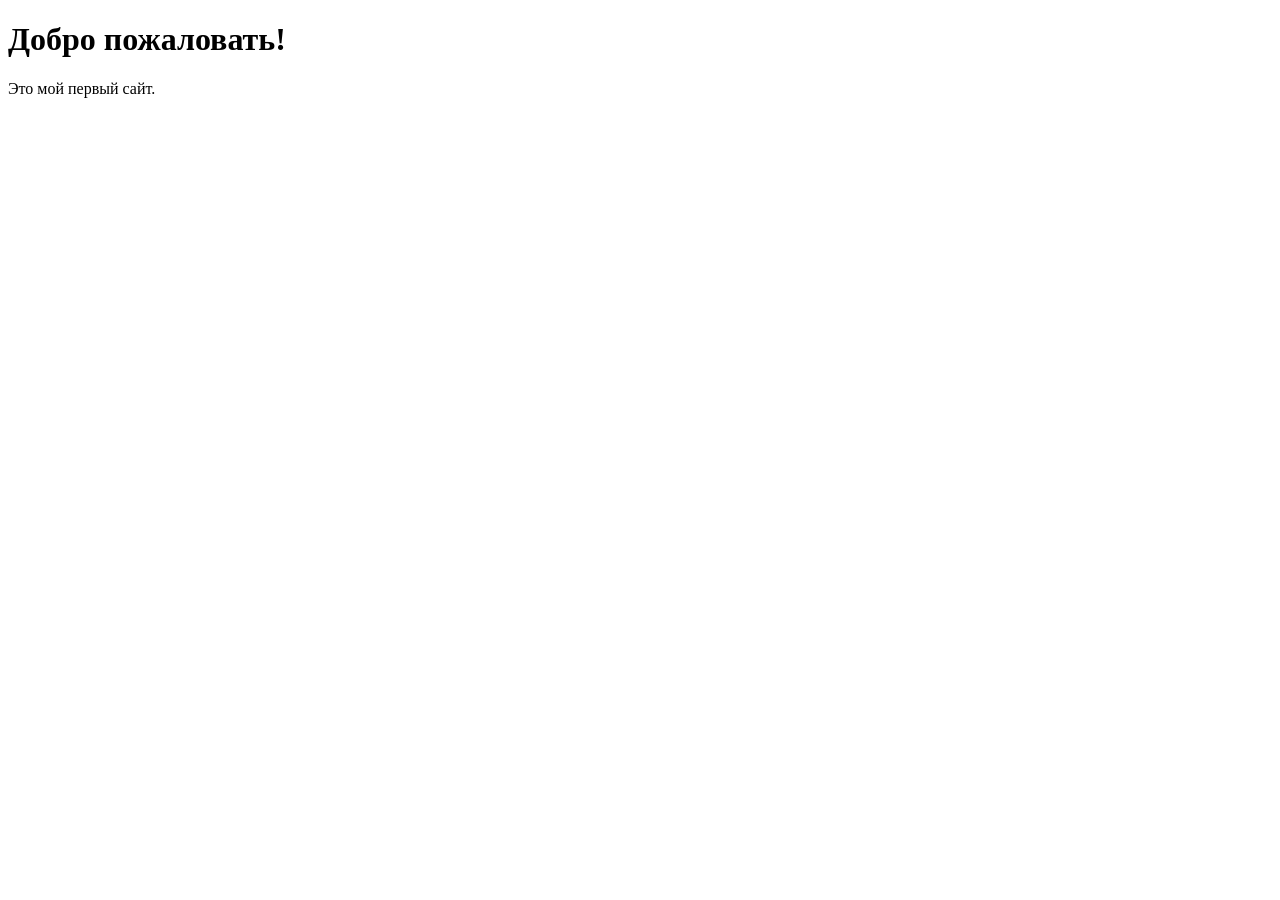
==== index.html @ 8020e92f "Rename index.html.txt to index.html" ====
<!DOCTYPE html>
<html lang="ru">
<head>
    <meta charset="UTF-8">
    <meta name="viewport" content="width=device-width, initial-scale=1.0">
    <title>Мой сайт</title>
</head>
<body>

    <h1>Добро пожаловать!</h1>
    <p>Это мой первый сайт.</p>

</body>
</html>
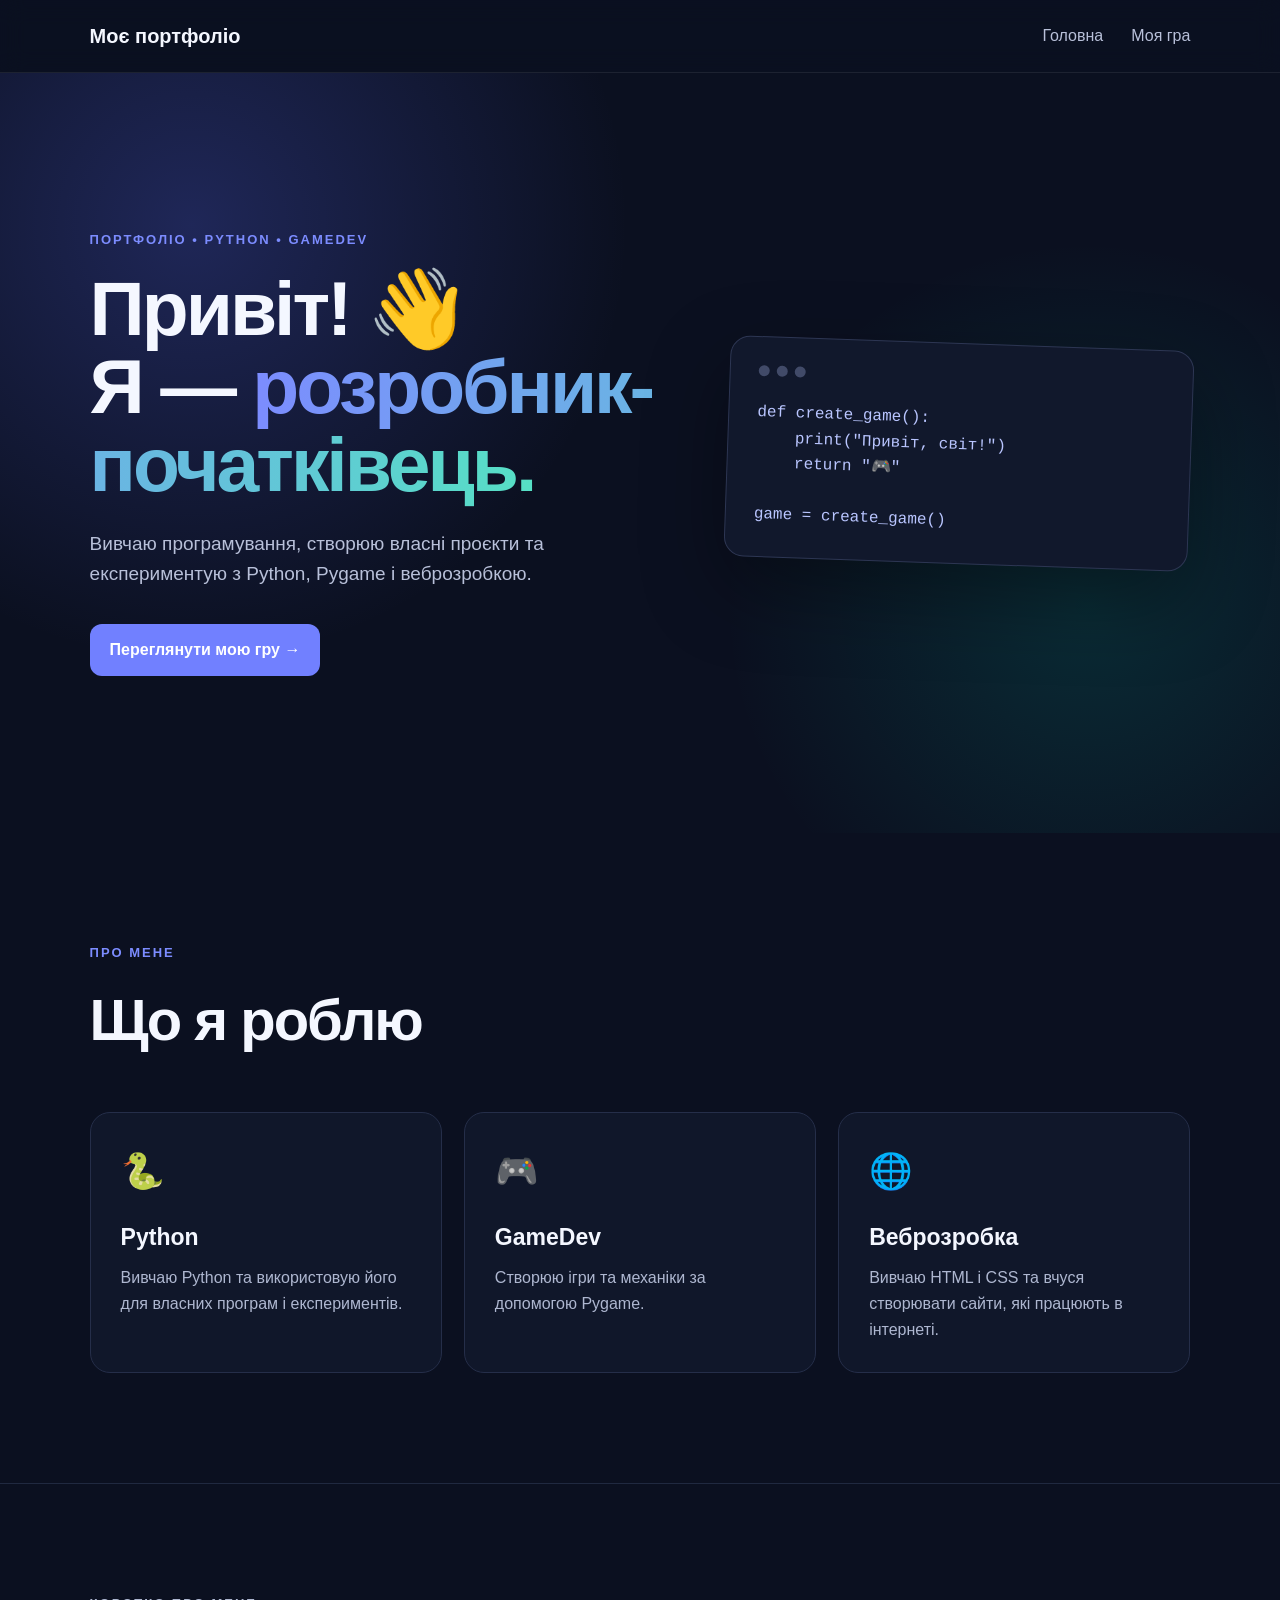
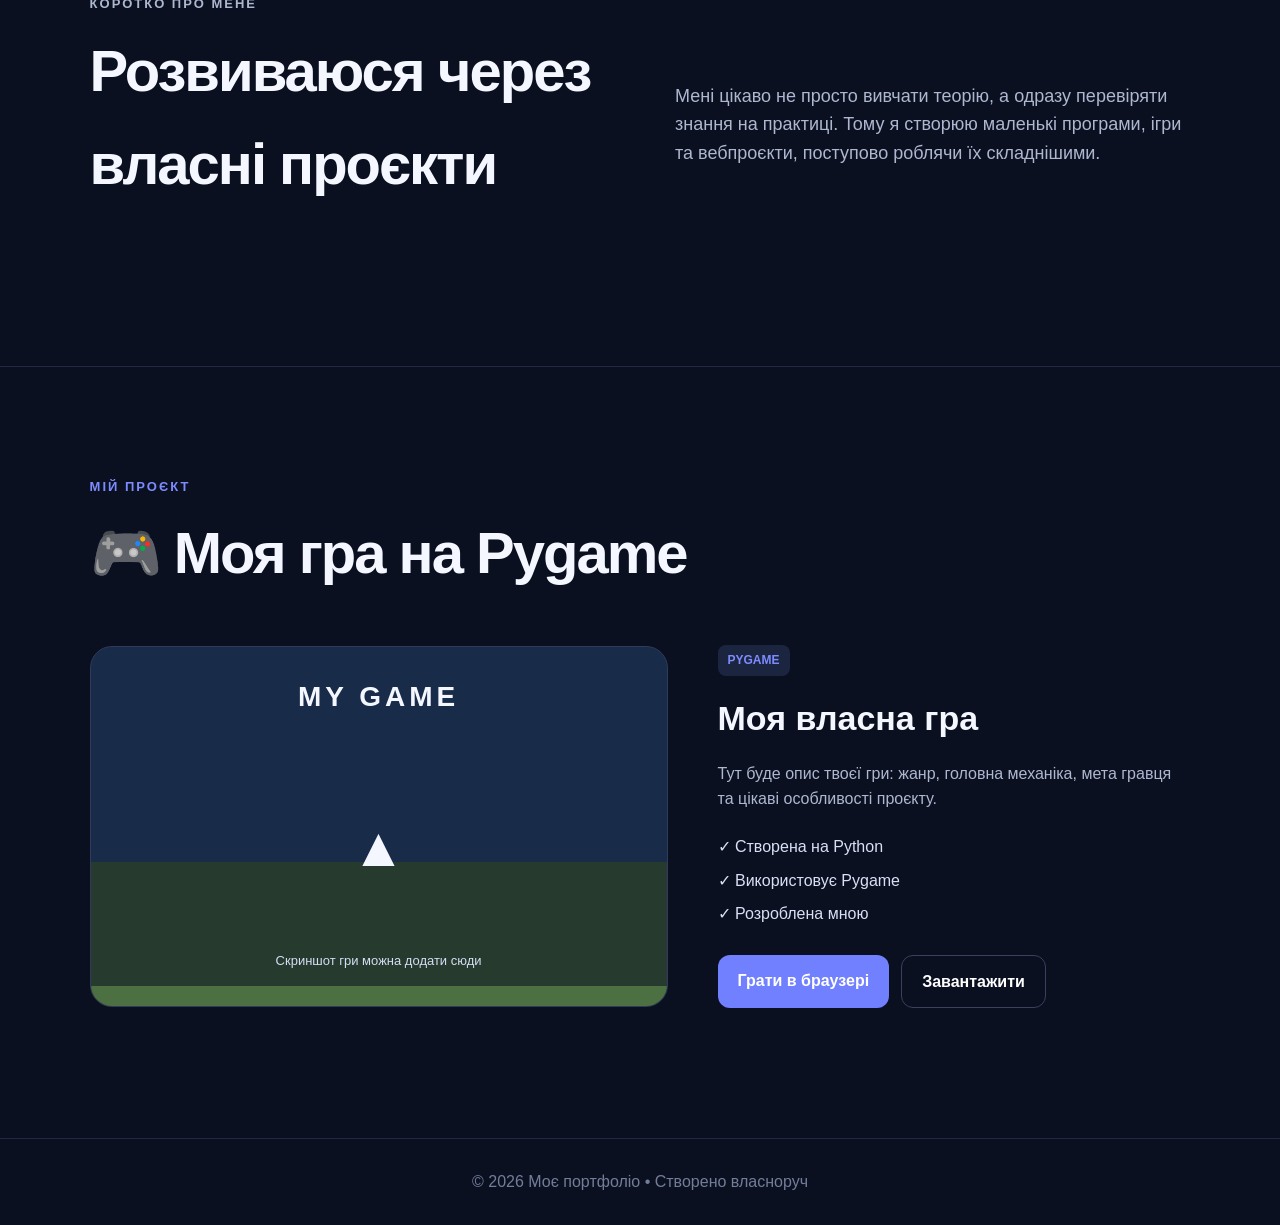
==== commit c45acfbe: "Add files via upload" ====
--- a/index.html
+++ b/index.html
@@ -1,14 +1,122 @@
-<!DOCTYPE html>
-<html lang="ru">
-<head>
-    <meta charset="UTF-8">
-    <meta name="viewport" content="width=device-width, initial-scale=1.0">
-    <title>Мой сайт</title>
-</head>
-<body>
-
-    <h1>Добро пожаловать!</h1>
-    <p>Это мой первый сайт.</p>
-
-</body>
-</html>
+<!DOCTYPE html>
+<html lang="uk">
+<head>
+    <meta charset="UTF-8">
+    <meta name="viewport" content="width=device-width, initial-scale=1.0">
+    <meta name="description" content="Особисте портфоліо та ігровий проєкт">
+    <title>Моє портфоліо</title>
+    <link rel="stylesheet" href="style.css">
+</head>
+<body>
+
+<header class="navbar">
+    <a class="logo" href="#home">Моє портфоліо</a>
+    <nav>
+        <a href="#home">Головна</a>
+        <a href="#game">Моя гра</a>
+    </nav>
+</header>
+
+<main>
+    <section id="home" class="hero">
+        <div class="hero-content">
+            <p class="eyebrow">ПОРТФОЛІО • PYTHON • GAMEDEV</p>
+            <h1>Привіт! 👋<br>Я — <span>розробник-початківець.</span></h1>
+            <p class="lead">
+                Вивчаю програмування, створюю власні проєкти та експериментую
+                з Python, Pygame і веброзробкою.
+            </p>
+            <a class="button" href="#game">Переглянути мою гру →</a>
+        </div>
+        <div class="hero-card">
+            <div class="code-window">
+                <div class="dots"><i></i><i></i><i></i></div>
+                <pre><code>def create_game():
+    print("Привіт, світ!")
+    return "🎮"
+
+game = create_game()</code></pre>
+            </div>
+        </div>
+    </section>
+
+    <section class="section">
+        <p class="eyebrow">ПРО МЕНЕ</p>
+        <h2>Що я роблю</h2>
+
+        <div class="cards">
+            <article class="card">
+                <div class="icon">🐍</div>
+                <h3>Python</h3>
+                <p>Вивчаю Python та використовую його для власних програм і експериментів.</p>
+            </article>
+
+            <article class="card">
+                <div class="icon">🎮</div>
+                <h3>GameDev</h3>
+                <p>Створюю ігри та механіки за допомогою Pygame.</p>
+            </article>
+
+            <article class="card">
+                <div class="icon">🌐</div>
+                <h3>Веброзробка</h3>
+                <p>Вивчаю HTML і CSS та вчуся створювати сайти, які працюють в інтернеті.</p>
+            </article>
+        </div>
+    </section>
+
+    <section class="section about">
+        <div>
+            <p class="eyebrow">КОРОТКО ПРО МЕНЕ</p>
+            <h2>Розвиваюся через власні проєкти</h2>
+        </div>
+        <p>
+            Мені цікаво не просто вивчати теорію, а одразу перевіряти знання
+            на практиці. Тому я створюю маленькі програми, ігри та вебпроєкти,
+            поступово роблячи їх складнішими.
+        </p>
+    </section>
+
+    <section id="game" class="section game-section">
+        <p class="eyebrow">МІЙ ПРОЄКТ</p>
+        <h2>🎮 Моя гра на Pygame</h2>
+
+        <div class="game-layout">
+            <div class="game-preview">
+                <div class="game-screen">
+                    <div class="game-title">MY GAME</div>
+                    <div class="player">▲</div>
+                    <div class="ground"></div>
+                    <div class="game-hint">Скриншот гри можна додати сюди</div>
+                </div>
+            </div>
+
+            <div class="game-info">
+                <span class="tag">PYGAME</span>
+                <h3>Моя власна гра</h3>
+                <p>
+                    Тут буде опис твоєї гри: жанр, головна механіка, мета гравця
+                    та цікаві особливості проєкту.
+                </p>
+
+                <ul>
+                    <li>✓ Створена на Python</li>
+                    <li>✓ Використовує Pygame</li>
+                    <li>✓ Розроблена мною</li>
+                </ul>
+
+                <div class="buttons">
+                    <a class="button" href="#" onclick="alert('Вебверсію гри додамо наступним кроком!'); return false;">Грати в браузері</a>
+                    <a class="button secondary" href="#" onclick="alert('Посилання на завантаження додамо пізніше.'); return false;">Завантажити</a>
+                </div>
+            </div>
+        </div>
+    </section>
+</main>
+
+<footer>
+    <p>© 2026 Моє портфоліо • Створено власноруч</p>
+</footer>
+
+</body>
+</html>
--- a/style.css
+++ b/style.css
@@ -0,0 +1,327 @@
+* {
+    box-sizing: border-box;
+    margin: 0;
+    padding: 0;
+}
+
+html {
+    scroll-behavior: smooth;
+}
+
+body {
+    font-family: Arial, Helvetica, sans-serif;
+    background: #0b1020;
+    color: #f4f7ff;
+    line-height: 1.6;
+}
+
+a {
+    color: inherit;
+    text-decoration: none;
+}
+
+.navbar {
+    position: sticky;
+    top: 0;
+    z-index: 10;
+    display: flex;
+    justify-content: space-between;
+    align-items: center;
+    padding: 20px 7%;
+    background: rgba(11, 16, 32, 0.88);
+    backdrop-filter: blur(12px);
+    border-bottom: 1px solid rgba(255,255,255,0.08);
+}
+
+.logo {
+    font-weight: 800;
+    font-size: 20px;
+}
+
+nav {
+    display: flex;
+    gap: 28px;
+}
+
+nav a {
+    color: #b8c0d9;
+    transition: 0.2s;
+}
+
+nav a:hover {
+    color: white;
+}
+
+.hero {
+    min-height: 760px;
+    padding: 110px 7%;
+    display: grid;
+    grid-template-columns: 1.1fr 0.9fr;
+    align-items: center;
+    gap: 70px;
+    background:
+        radial-gradient(circle at 15% 20%, rgba(91, 107, 255, 0.25), transparent 35%),
+        radial-gradient(circle at 85% 70%, rgba(0, 210, 180, 0.14), transparent 30%);
+}
+
+.hero h1 {
+    font-size: clamp(46px, 6vw, 82px);
+    line-height: 1.02;
+    margin: 18px 0 25px;
+    letter-spacing: -3px;
+}
+
+.hero h1 span {
+    background: linear-gradient(90deg, #7c8cff, #56e0c5);
+    -webkit-background-clip: text;
+    color: transparent;
+}
+
+.eyebrow {
+    color: #7c8cff;
+    font-size: 13px;
+    font-weight: 800;
+    letter-spacing: 2px;
+}
+
+.lead {
+    max-width: 650px;
+    color: #b8c0d9;
+    font-size: 19px;
+    margin-bottom: 35px;
+}
+
+.button {
+    display: inline-block;
+    padding: 13px 20px;
+    border-radius: 12px;
+    background: #7180ff;
+    color: white;
+    font-weight: 700;
+    transition: transform 0.2s, filter 0.2s;
+}
+
+.button:hover {
+    transform: translateY(-2px);
+    filter: brightness(1.1);
+}
+
+.button.secondary {
+    background: transparent;
+    border: 1px solid #39415c;
+}
+
+.hero-card {
+    display: flex;
+    justify-content: center;
+}
+
+.code-window {
+    width: min(100%, 520px);
+    padding: 28px;
+    border: 1px solid #2d3653;
+    border-radius: 20px;
+    background: #11182c;
+    box-shadow: 0 30px 80px rgba(0,0,0,0.35);
+    transform: rotate(2deg);
+}
+
+.dots {
+    display: flex;
+    gap: 7px;
+    margin-bottom: 24px;
+}
+
+.dots i {
+    width: 11px;
+    height: 11px;
+    border-radius: 50%;
+    background: #414a68;
+}
+
+pre {
+    overflow-x: auto;
+}
+
+code {
+    color: #b9c5ff;
+    font-size: 16px;
+}
+
+.section {
+    padding: 110px 7%;
+    max-width: 1400px;
+    margin: auto;
+}
+
+.section h2 {
+    font-size: clamp(35px, 5vw, 58px);
+    margin: 10px 0 45px;
+    letter-spacing: -2px;
+}
+
+.cards {
+    display: grid;
+    grid-template-columns: repeat(3, 1fr);
+    gap: 22px;
+}
+
+.card {
+    padding: 30px;
+    border: 1px solid #252e49;
+    border-radius: 20px;
+    background: #10172a;
+    transition: transform 0.2s, border-color 0.2s;
+}
+
+.card:hover {
+    transform: translateY(-6px);
+    border-color: #5968a0;
+}
+
+.icon {
+    font-size: 35px;
+    margin-bottom: 20px;
+}
+
+.card h3 {
+    font-size: 23px;
+    margin-bottom: 10px;
+}
+
+.card p, .about p {
+    color: #aeb7d0;
+}
+
+.about {
+    display: grid;
+    grid-template-columns: 1fr 1fr;
+    gap: 70px;
+    align-items: center;
+    border-top: 1px solid #202940;
+    border-bottom: 1px solid #202940;
+}
+
+.about p:last-child {
+    font-size: 18px;
+}
+
+.game-section {
+    padding-bottom: 130px;
+}
+
+.game-layout {
+    display: grid;
+    grid-template-columns: 1.1fr 0.9fr;
+    gap: 50px;
+    align-items: center;
+}
+
+.game-screen {
+    position: relative;
+    aspect-ratio: 16 / 10;
+    border-radius: 22px;
+    overflow: hidden;
+    border: 1px solid #303a5b;
+    background:
+        linear-gradient(#182b48 0 60%, #263b2d 60% 100%);
+    display: flex;
+    align-items: center;
+    justify-content: center;
+}
+
+.game-title {
+    position: absolute;
+    top: 28px;
+    font-weight: 900;
+    font-size: 28px;
+    letter-spacing: 4px;
+}
+
+.player {
+    font-size: 55px;
+    transform: translateY(20px);
+}
+
+.ground {
+    position: absolute;
+    bottom: 0;
+    width: 100%;
+    height: 20px;
+    background: #4c7041;
+}
+
+.game-hint {
+    position: absolute;
+    bottom: 35px;
+    color: #d4ddf5;
+    font-size: 13px;
+}
+
+.tag {
+    display: inline-block;
+    padding: 6px 10px;
+    border-radius: 8px;
+    background: #1b2540;
+    color: #7c8cff;
+    font-size: 12px;
+    font-weight: 800;
+}
+
+.game-info h3 {
+    font-size: 34px;
+    margin: 15px 0;
+}
+
+.game-info p {
+    color: #aeb7d0;
+    margin-bottom: 22px;
+}
+
+.game-info ul {
+    list-style: none;
+    color: #d9e0f5;
+    margin-bottom: 28px;
+}
+
+.game-info li {
+    margin: 8px 0;
+}
+
+.buttons {
+    display: flex;
+    gap: 12px;
+    flex-wrap: wrap;
+}
+
+footer {
+    padding: 30px 7%;
+    text-align: center;
+    color: #737d9a;
+    border-top: 1px solid #202940;
+}
+
+@media (max-width: 850px) {
+    .hero,
+    .game-layout,
+    .about {
+        grid-template-columns: 1fr;
+    }
+
+    .hero {
+        padding-top: 80px;
+        min-height: auto;
+    }
+
+    .cards {
+        grid-template-columns: 1fr;
+    }
+
+    nav {
+        gap: 14px;
+    }
+
+    .navbar {
+        padding: 16px 5%;
+    }
+}
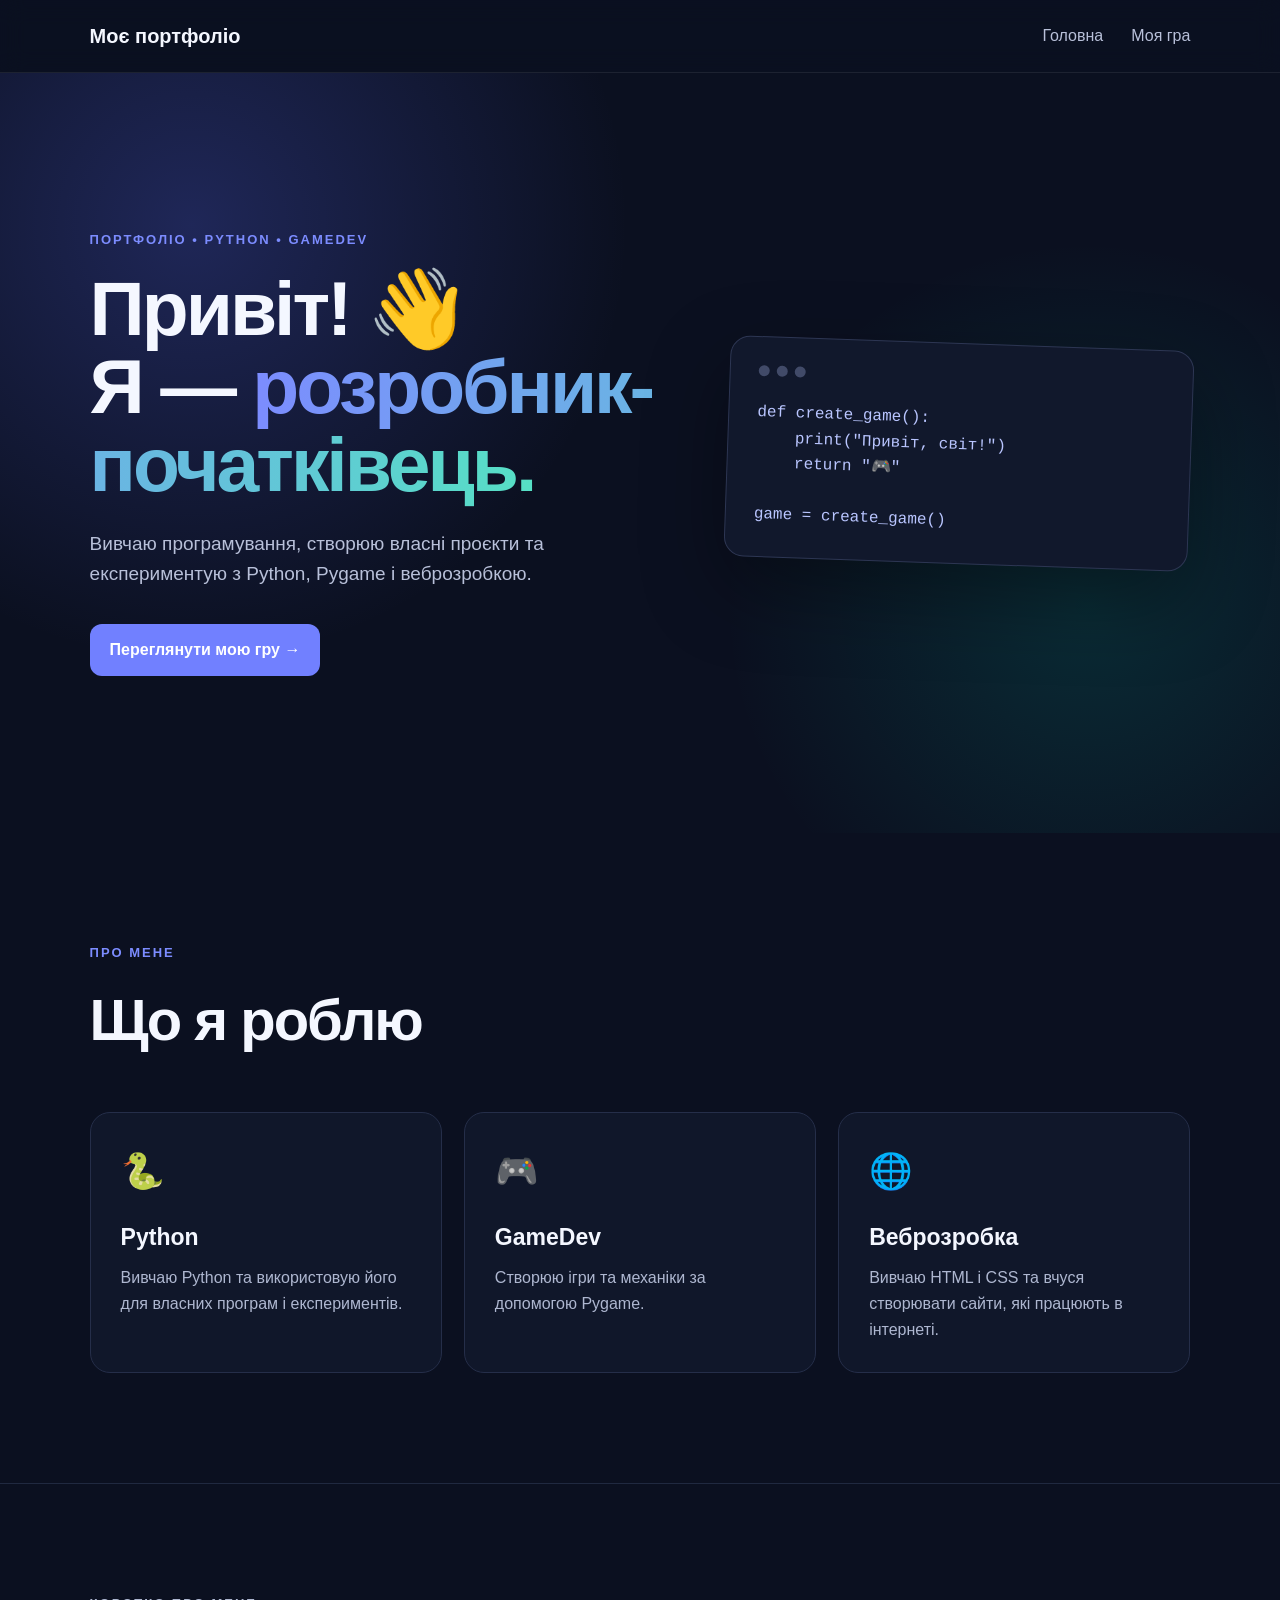
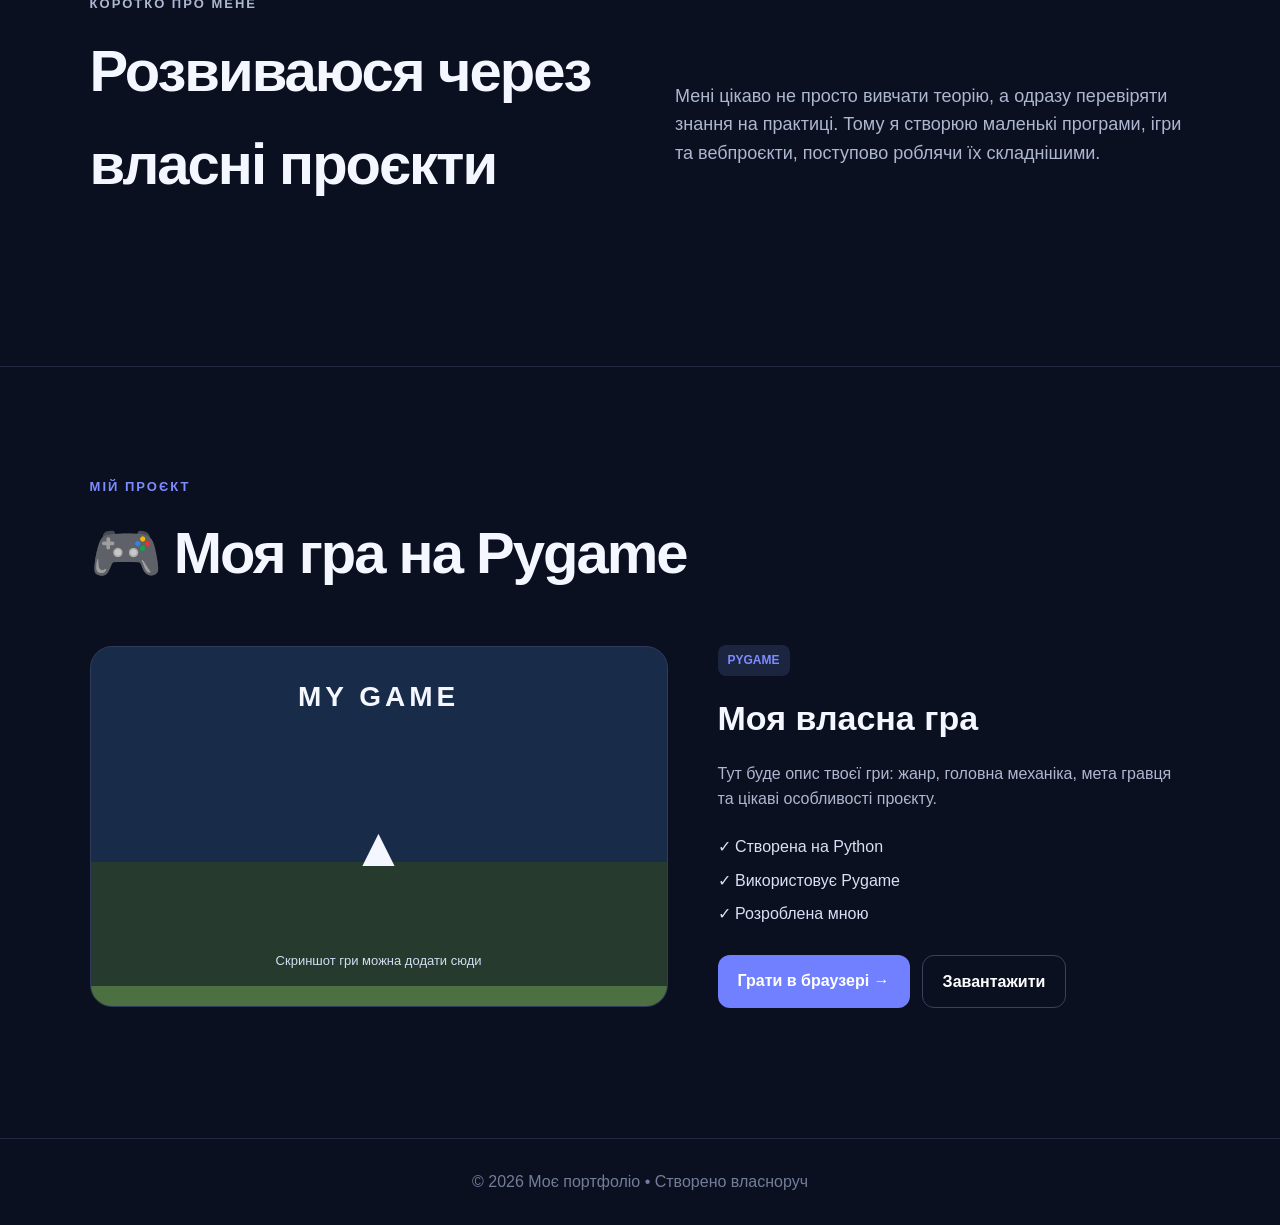
==== commit 1f5a776d: "Update index.html" ====
--- a/index.html
+++ b/index.html
@@ -106,7 +106,7 @@
                 </ul>
 
                 <div class="buttons">
-                    <a class="button" href="#" onclick="alert('Вебверсію гри додамо наступним кроком!'); return false;">Грати в браузері</a>
+                    <a class="button" href="game/">Грати в браузері →</a>
                     <a class="button secondary" href="#" onclick="alert('Посилання на завантаження додамо пізніше.'); return false;">Завантажити</a>
                 </div>
             </div>
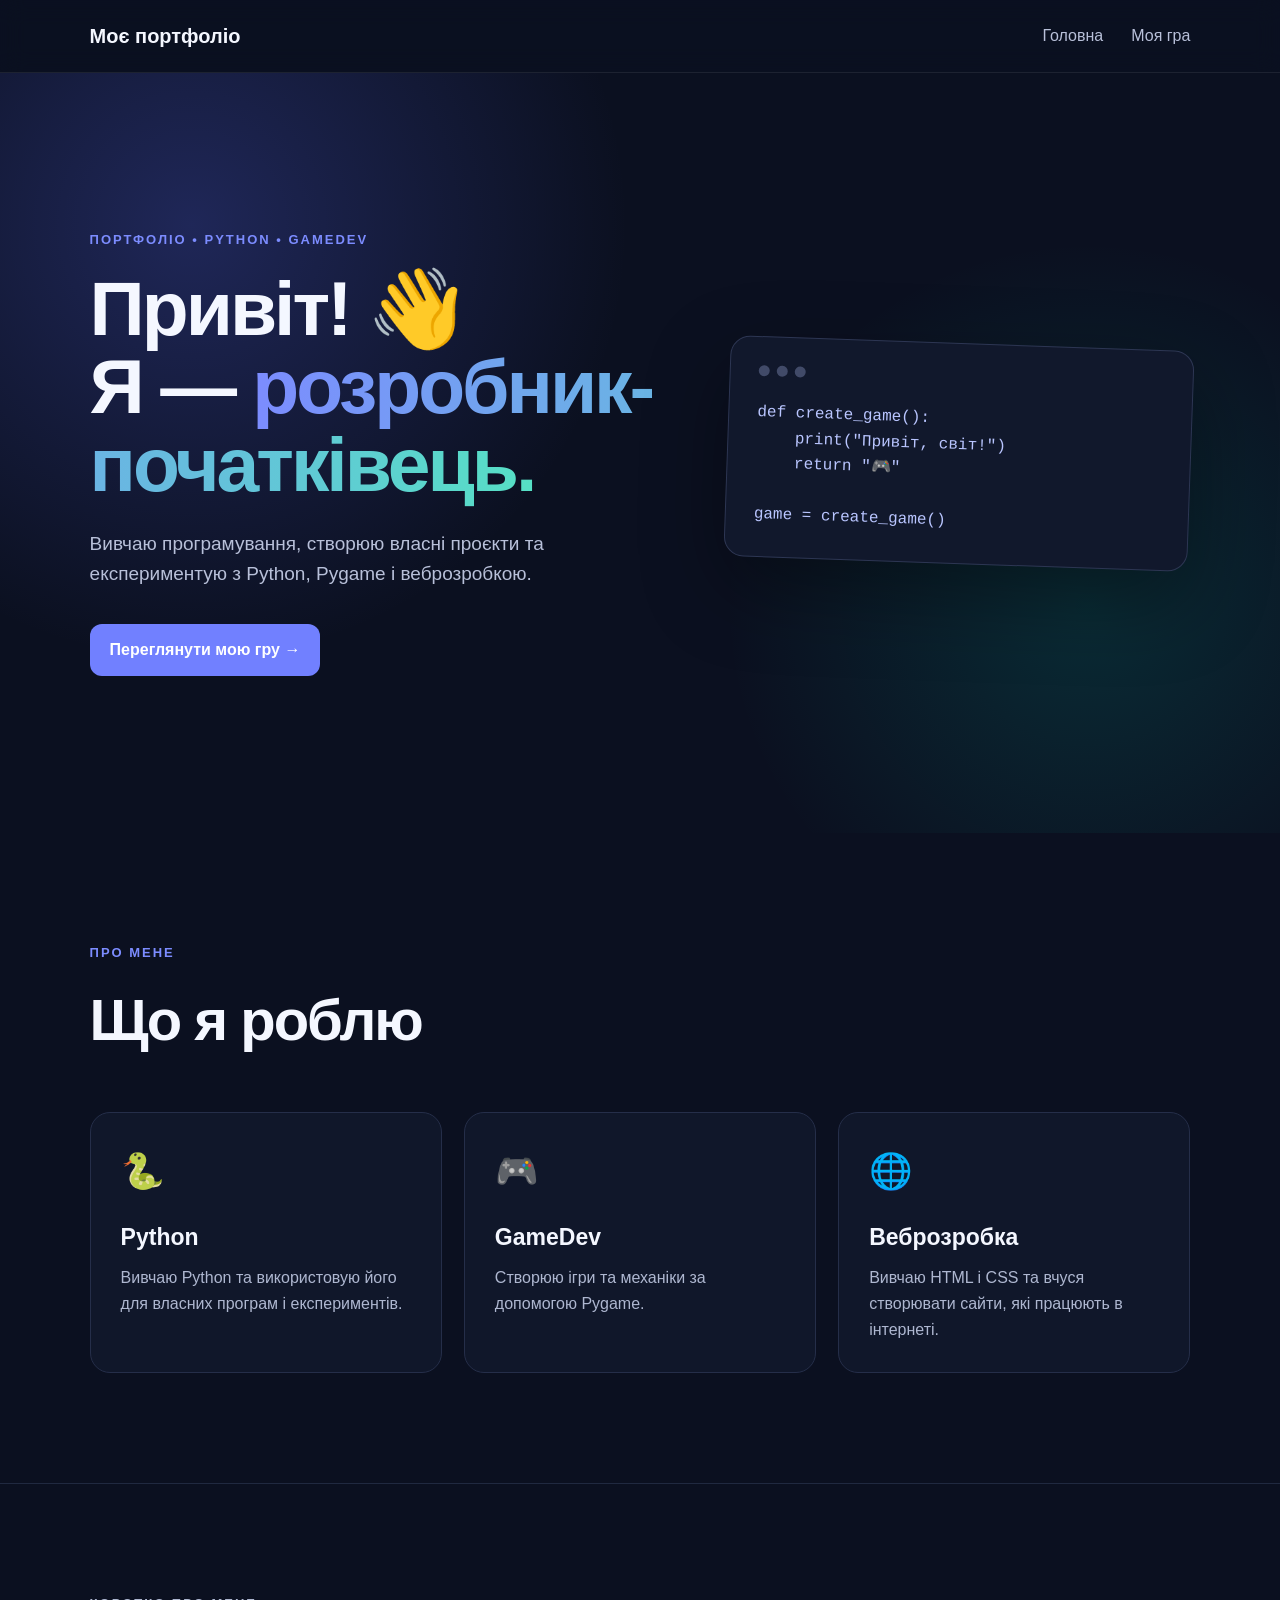
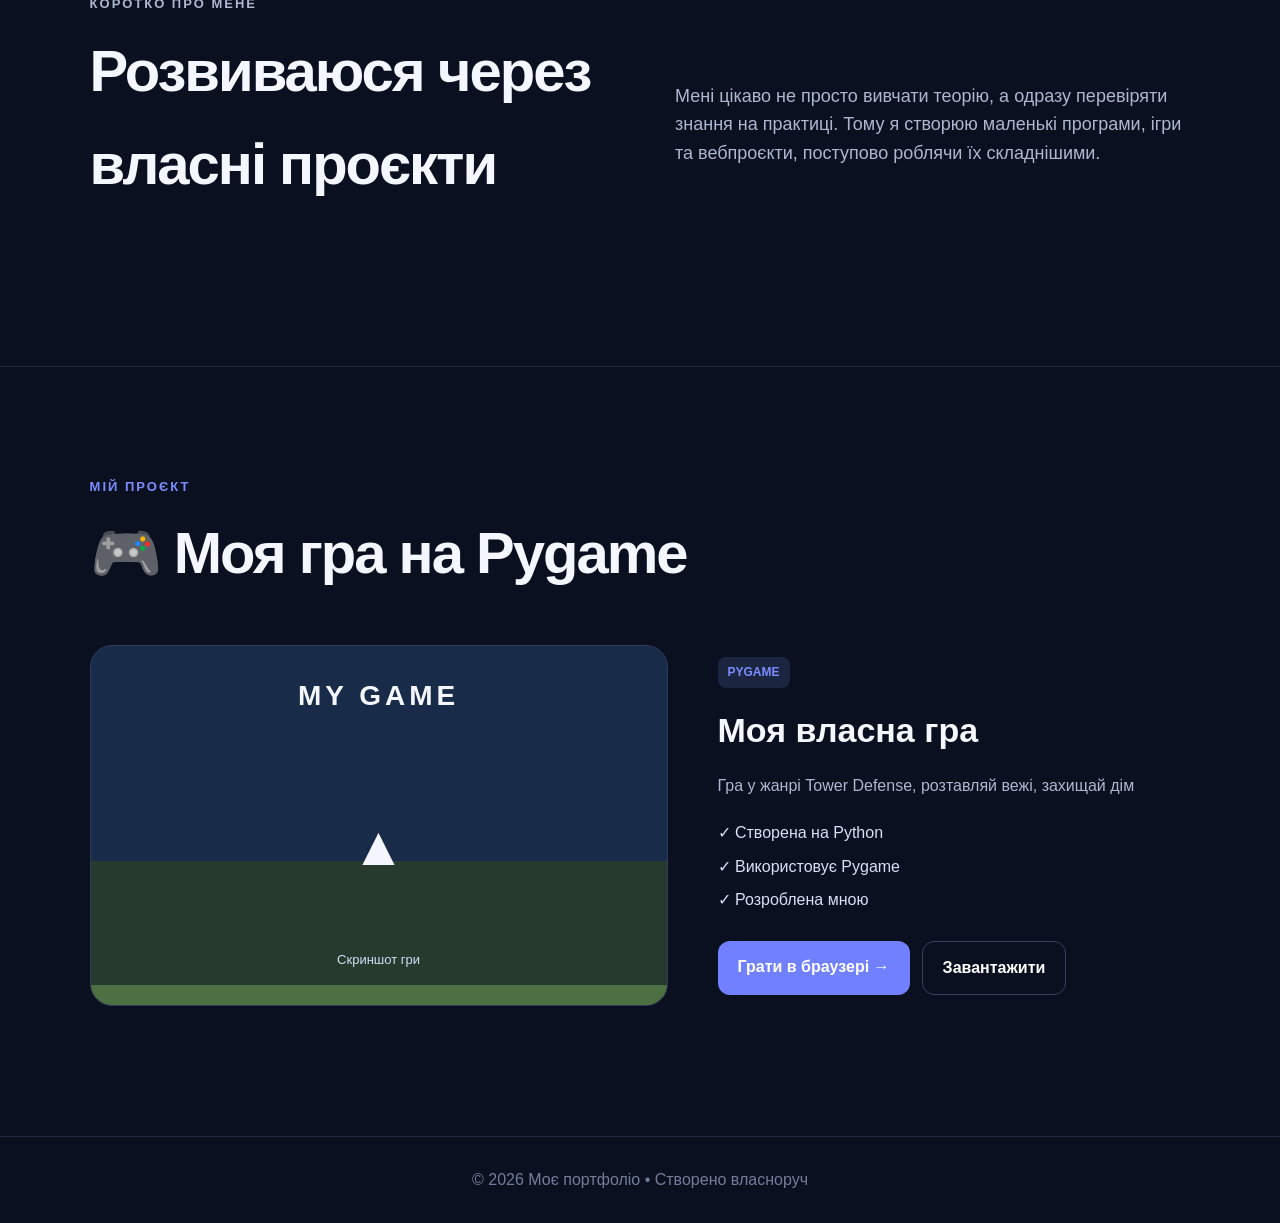
==== commit abde27ae: "Update index.html" ====
--- a/index.html
+++ b/index.html
@@ -87,7 +87,7 @@
                     <div class="game-title">MY GAME</div>
                     <div class="player">▲</div>
                     <div class="ground"></div>
-                    <div class="game-hint">Скриншот гри можна додати сюди</div>
+                    <div class="game-hint">Скриншот гри</div>
                 </div>
             </div>
 
@@ -95,8 +95,7 @@
                 <span class="tag">PYGAME</span>
                 <h3>Моя власна гра</h3>
                 <p>
-                    Тут буде опис твоєї гри: жанр, головна механіка, мета гравця
-                    та цікаві особливості проєкту.
+                    Гра у жанрі Tower Defense, розтавляй вежі, захищай дім
                 </p>
 
                 <ul>
